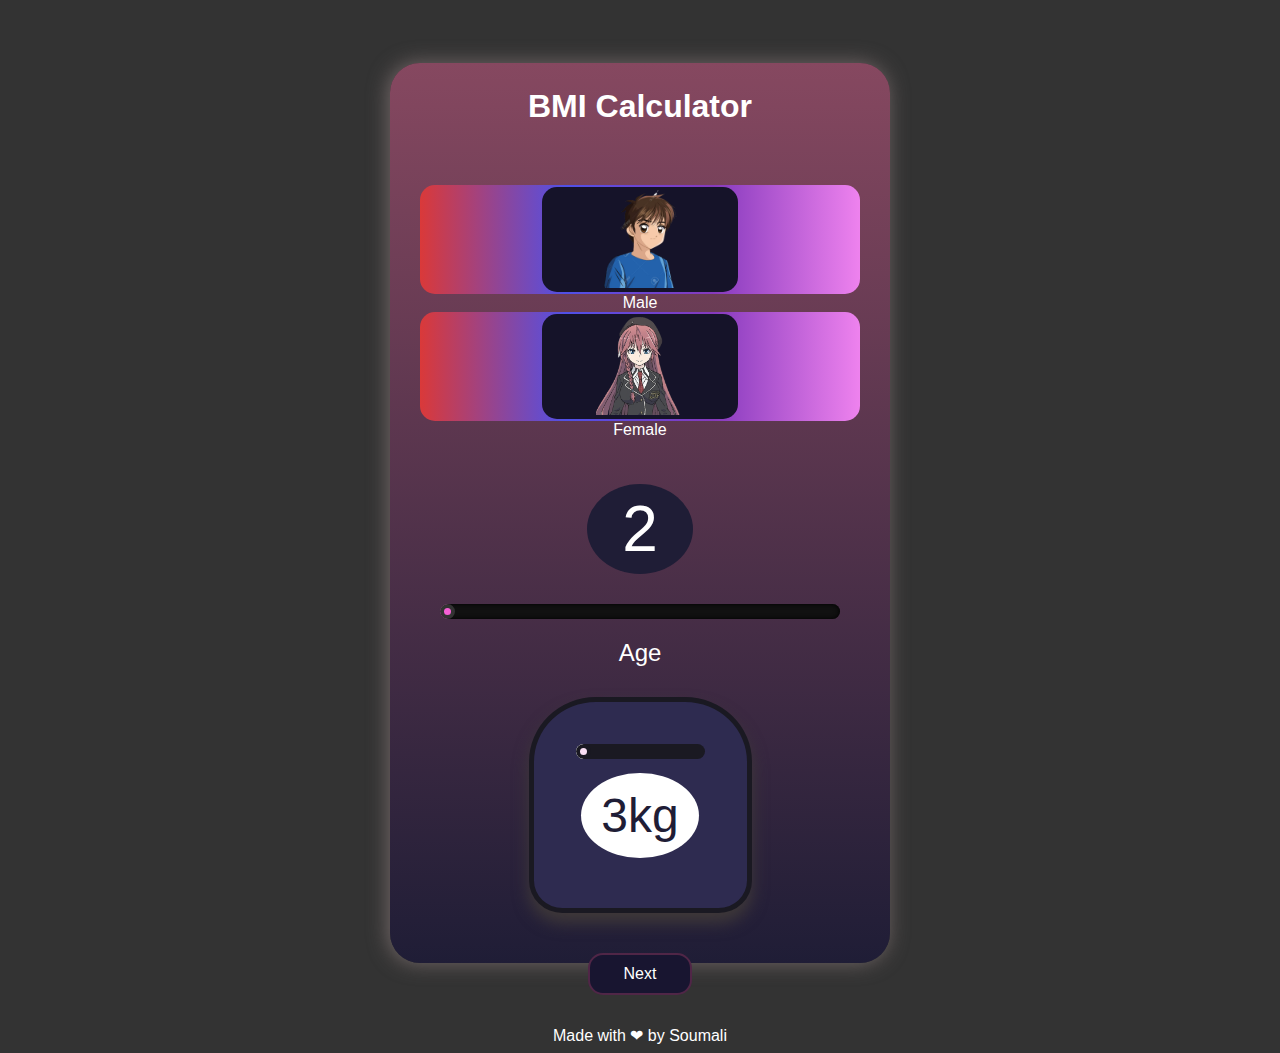
==== index.html @ 6958b9a1 "Add files via upload" ====
<!DOCTYPE html>
<html lang="en">
<head>
    <meta charset="UTF-8">
    <meta http-equiv="X-UA-Compatible" content="IE=edge">
    <meta name="viewport" content="width=device-width, initial-scale=1.0">
    <link href="https://cdn.jsdelivr.net/npm/bootstrap@5.1.3/dist/css/bootstrap.min.css" rel="stylesheet" integrity="sha384-1BmE4kWBq78iYhFldvKuhfTAU6auU8tT94WrHftjDbrCEXSU1oBoqyl2QvZ6jIW3" crossorigin="anonymous">
    <link rel="stylesheet" href="Css/styles.css">
    <link rel="preconnect" href="https://fonts.googleapis.com">

    <link rel="shortcut icon" href="images/favicon-32x32.png" type="image/x-icon">
    <title>Bmi Calculator</title>
</head>
<body>
    <div class="bmi-calc">
        <h1>BMI Calculator</h1>
        <div class="gender">
            <div class="row">
                <div class="col col-lg-6">
                    <div class="border-wrap">
                        <button class="gender-pic" value="male">
                        
                            <img src="images/male_img-removebg-preview.png" alt="" class="male">
                             <br>
                         </button>
                    </div>
                    <span>Male</span>
                </div>

                <div class="col col-lg-6">
                    <div class="border-wrap">
                        <button class="gender-pic" value="female" >
                            
                            <img src="images/female_img-removebg-preview.png" alt="" class="male">
                             <br>
                        </button>
                    </div>
                    <span>Female</span>
                </div>
            </div>
        </div>
        
        <div class="age">
            <span id="rangeValue">2</span> <br>
            <input type="range" name="" class="age-range" min="2" max="80" value="2" onChange="rangeSlide(this.value)" onmousemove="rangeSlide(this.value)" ontouchmove="rangeSlide(this.value)">
            <br>
            <span style="font-size: 1.5rem;">Age</span>
        </div>

        <div class="weight">
               <input type="range" name="" class="weight-range" min="3" max="180" value="3"onChange="Slide(this.value)" onmousemove="Slide(this.value)"  ontouchmove="Slide(this.value)"> 
               <br>
               <span id="weightRange">3kg</span> 
            
        </div>

       <a  class="button" href="height.html"> Next</a>    
           
               
             
        
    </div>
   

    <footer style="text-align: center; color: #fff;">
        <span>Made with ❤ by <a href="https://soumali28.github.io/Personal-Site/">Soumali</a></span>
    </footer>

    <script src="Js/index.js"></script>
</body>
</html>
---- Css/styles.css ----
body{
    background-color:#333 ;
    font-family: 'Inter', sans-serif;
}

.bmi-calc{
    width: 500px;
    height: 900px;
    margin: 5% auto;
    text-align: center;
    display: flex;
    flex-direction: column;
    background-image: linear-gradient(#864860 , #1F1D36);
    color: #fff;
    border-radius: 30px;
   box-shadow: -2px 0 20px rgb(114, 103, 103);
}


/*-------------------------------------------------------------------First Page--------------------------------------------------------------
---------------------------------------------------------------------------------------------------------------------------------------------
--------------------------------------------------------------------------------------------------------------------------------------------*/
h1{
    margin: 25px 5px;
}
.gender{
    padding: 5%;
    margin: 10px 5px;
    box-sizing: border-box;
    
}

.gender .border-wrap{
    border-radius: 15px;
    background: linear-gradient(to right, rgb(218, 57, 57), rgb(80, 80, 231), rgb(134, 58, 189), violet);
    padding: 2px;
   
}

.gender .gender-pic{
    width: 196px;
    background-color:#151329;
    border-radius: 15px;
    border:none
}

.click{
    box-shadow: 8px 20px 28px #0d0d25;
}

.gender .gender-pic img{
    height: 100px;
}


/*-------------------------------------------------------------------AGE------------------------------------------------------------------*/

#rangeValue {
    position: relative;
    display: inline-block;
    text-align: center;
    font-size: 4em;
    color: #fff;
    font-weight: 400;
    background-color: #1F1D36;
    padding: 8px 35px;
    border-radius: 50%;
    margin: 10px auto;
}

.age-range {
    width: 400px;
    height: 15px;
    -webkit-appearance: none;
    background: #111;
    outline: none;
    border-radius: 15px;
    overflow: hidden;
    box-shadow: inset 0 0 5px rgba(0, 0, 0, 1);
    margin: 20px auto;
}

  .age-range::-webkit-slider-thumb {
    -webkit-appearance: none;
    width: 15px;
    height: 15px;
    border-radius: 50%;
    background: #f560d5;
    cursor: pointer;
    border: 4px solid #333;
    box-shadow: -407px 0 0 400px #b45ba1;
  }

  /*-------------------------------------------------------------------WEIGHT------------------------------------------------------------------*/

 .weight {
      margin: 30px auto;
      background-color: #2e2b50;
      padding: 8%;
      border-radius: 30% 30% 15% 15%;
      display: inline-block;
      border: 5px solid #1a1922;
      box-shadow: 0 10px 16px rgb(63, 57, 57);
  }
.weight .weight-range{
    background: #1a1922;
    -webkit-appearance: none;
    outline: none;
    border-radius: 15px;
    overflow: hidden;

}
.weight-range::-webkit-slider-thumb {
    -webkit-appearance: none;
    width: 15px;
    height: 15px;
    border-radius: 50%;
    background: #fadff4;
    cursor: pointer;
    border: 4px solid #1a1922;
    box-shadow: -407px 0 0 400px #fff;
  }

  #weightRange {
    position: relative;
    display: inline-block;
    text-align: center;
    font-size: 3em;
    color: #1F1D36;;
    font-weight: 400;
    background-color: #fff;
    padding: 15px 20px;
    border-radius: 50%;
    margin: 10px auto;
  }
 /*-------------------------------------------------------------------BUTTON------------------------------------------------------------------*/

 a{
     text-decoration: none;
     color: #fff;
 }
 a:hover{
     color: #fff;
 }

 .button{
    display: inline-block;
    width: 80px;
    margin: 10px auto;
    background-color: #181530;
    padding: 10px;
    border-radius: 15px;
    border: 2px solid #502647;

 }

 .button:hover{
     background-color: #502647;
     box-shadow: 0 8px 5px #2c2b2c;
 }

/*-------------------------------------------------------------------Second Page--------------------------------------------------------------
---------------------------------------------------------------------------------------------------------------------------------------------
--------------------------------------------------------------------------------------------------------------------------------------------*/
h3{
    margin: 20px auto;
   
}
.scale{
    position: relative;
}
.scale .centi{
    background-color: #1F1D36;
    display: inline-block;
    padding: 3%;
    width: 80px;
    border: 2px solid #b18ea9;
    border-radius: 15px 0 0 15px;
    cursor: pointer;
    text-align: center;
}
.scale .feet{
    background-color: #1F1D36;
    display: inline-block;
    padding: 3%;
    width: 80px;
    border: 2px solid #b18ea9;
    border-radius: 0 15px 15px 0;
    cursor: pointer;
    
}

.scale .select{
    background-color: #b18ea9;
}


.height-range input{
    position: relative;
    transform: rotate(-90deg);
    float: right;
    top: 250px;
    right: 150px;
    width: 600px;
    overflow: hidden;
    background: #1F1D36;
    -webkit-appearance: none;
    outline: none;
}

.height-range input::-webkit-slider-thumb {
    -webkit-appearance: none;
    width: 15px;
    height: 15px;
    background: #e7cf46;
    cursor: pointer;
    border: 3px solid #333;
    box-shadow: -407px 0 0 400px #e7b017;
  }


.height-image img{

      position: relative;
      top: 120px;
      height: 440px;
      width: 330px;
      display: inline-block;
  }

.scale .height-value{
    position: relative;
    top: 30px;
    padding: 10px;
    margin: 5px auto;
    background-color: #1F1D36;
    border: 2px solid #b18ea9;
    border-radius: 15px;
}

.hb{
    position: relative;
    top: 180px;
}

/*-------------------------------------------------------------------Third Page--------------------------------------------------------------
---------------------------------------------------------------------------------------------------------------------------------------------
--------------------------------------------------------------------------------------------------------------------------------------------*/

.result{
    display: inline-block;
    background:linear-gradient( to bottom right  , rgb(221, 3, 50)   , rgb(14, 10, 68));
    padding: 40px 55px;
    margin: 20px auto 10px;
    border-radius: 50px;
    box-shadow: 0 15px 30px rgb(31, 29, 29);
    border: 3px solid #b18ea9;
    height: 250px;
    width: 250px;
}
.body-composition{
    margin: 50px auto 10px;
}
.compo{
    margin: 5px auto;
    background-color: #12121d;
    display: inline-block;
    padding: 30px;
    height: 125px;
    width: 300px; 
    border-radius: 15px;
    font-size: 1.8rem;
}
.content{
    font-size: 1.8rem;
    color: rgb(255, 208, 0);
}

.popup {
    position: relative;
    display: inline-block;
    cursor: pointer;
  }
  
  /* The actual popup (appears on top) */
  .popup .popuptext {
    visibility: hidden;
    width: 280px;
    background-color: #1F1D36;
    color: #ffffff ;
    text-align: center;
    border-radius: 6px;
    padding: 8px 0;
    position: absolute;
    z-index: 1;
    top: 125%;
    left: 40%;
    margin-left: -80px;
  }
  
  /* Popup arrow */
  .popup .popuptext::after {
    content: "";
    position: absolute;
    bottom: 100%;
    left: 30%;
    margin-left: -5px;
    border-width: 5px;
    border-style: solid;
    border-color: #555 transparent transparent transparent;
  }
  
  /* Toggle this class when clicking on the popup container (hide and show the popup) */
  .popup .show {
    visibility: visible;
    -webkit-animation: fadeIn 1s;
    animation: fadeIn 1s
  }
  
  /* Add animation (fade in the popup) */
  @-webkit-keyframes fadeIn {
    from {opacity: 0;}
    to {opacity: 1;}
  }
  
  @keyframes fadeIn {
    from {opacity: 0;}
    to {opacity:1 ;}
  }
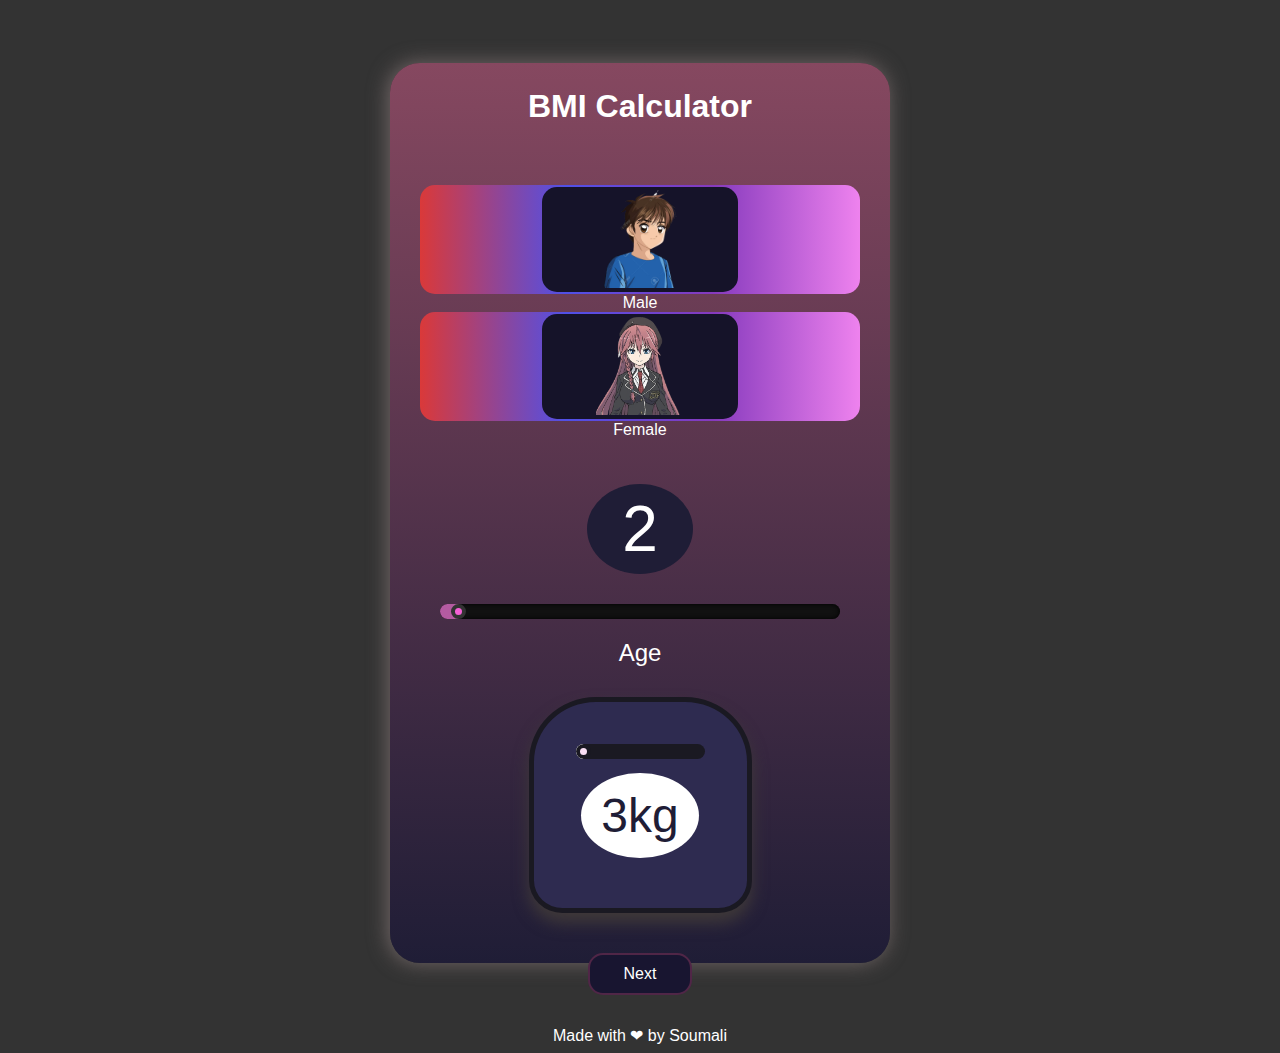
==== commit ce586374: "Update index.html" ====
--- a/index.html
+++ b/index.html
@@ -42,7 +42,7 @@
         
         <div class="age">
             <span id="rangeValue">2</span> <br>
-            <input type="range" name="" class="age-range" min="2" max="80" value="2" onChange="rangeSlide(this.value)" onmousemove="rangeSlide(this.value)" ontouchmove="rangeSlide(this.value)">
+            <input type="range" name="" class="age-range" min="17" max="90" value="19" onChange="rangeSlide(this.value)" onmousemove="rangeSlide(this.value)" ontouchmove="rangeSlide(this.value)">
             <br>
             <span style="font-size: 1.5rem;">Age</span>
         </div>
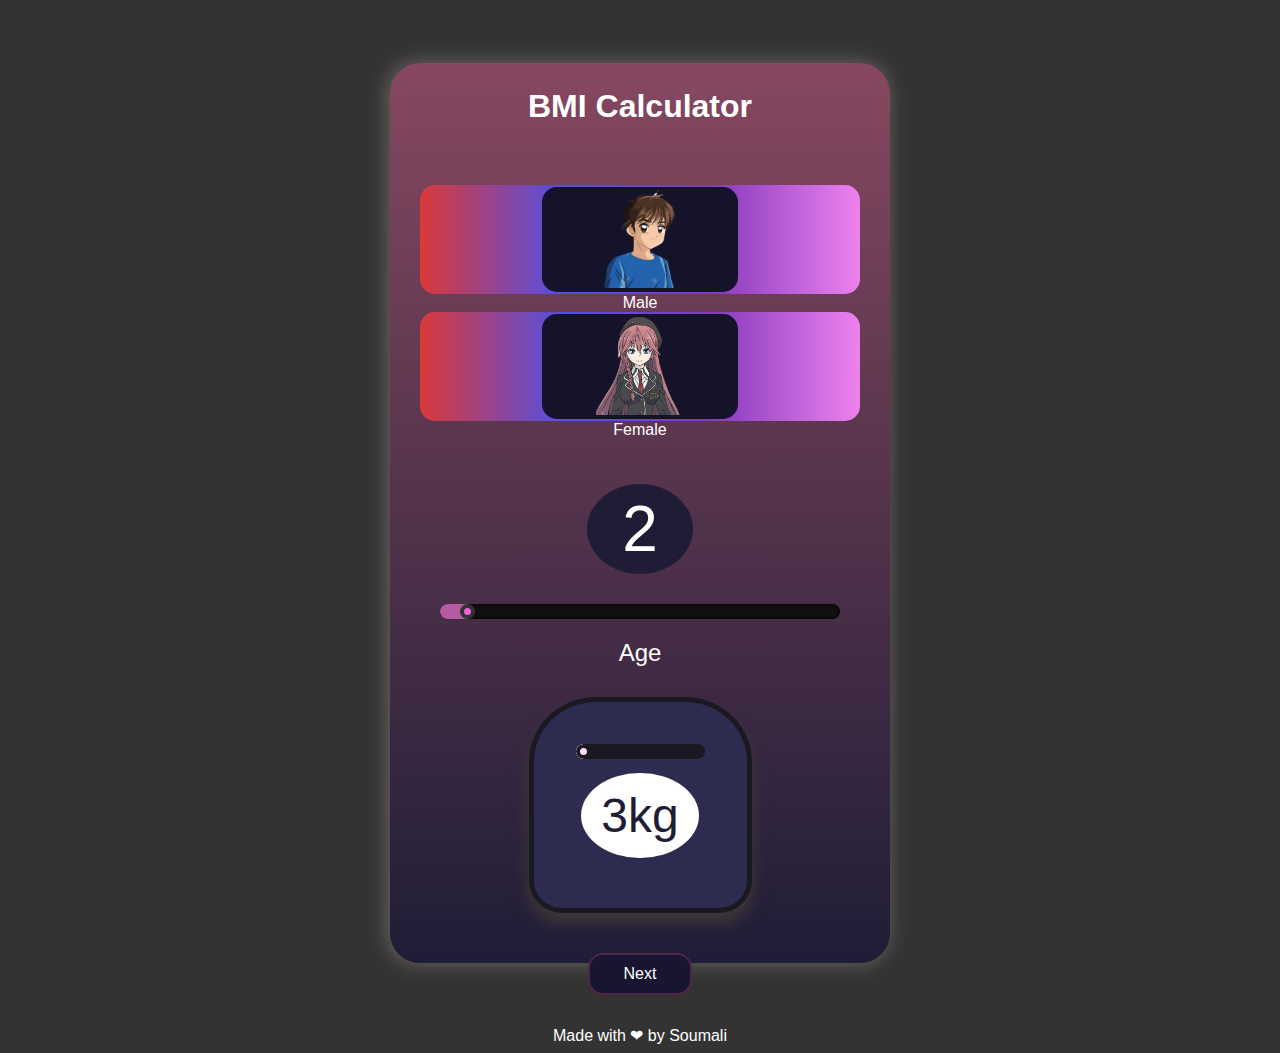
==== commit e338db31: "Update index.html" ====
--- a/index.html
+++ b/index.html
@@ -42,7 +42,7 @@
         
         <div class="age">
             <span id="rangeValue">2</span> <br>
-            <input type="range" name="" class="age-range" min="17" max="90" value="19" onChange="rangeSlide(this.value)" onmousemove="rangeSlide(this.value)" ontouchmove="rangeSlide(this.value)">
+            <input type="range" name="" class="age-range" min="13" max="90" value="17" onChange="rangeSlide(this.value)" onmousemove="rangeSlide(this.value)" ontouchmove="rangeSlide(this.value)">
             <br>
             <span style="font-size: 1.5rem;">Age</span>
         </div>
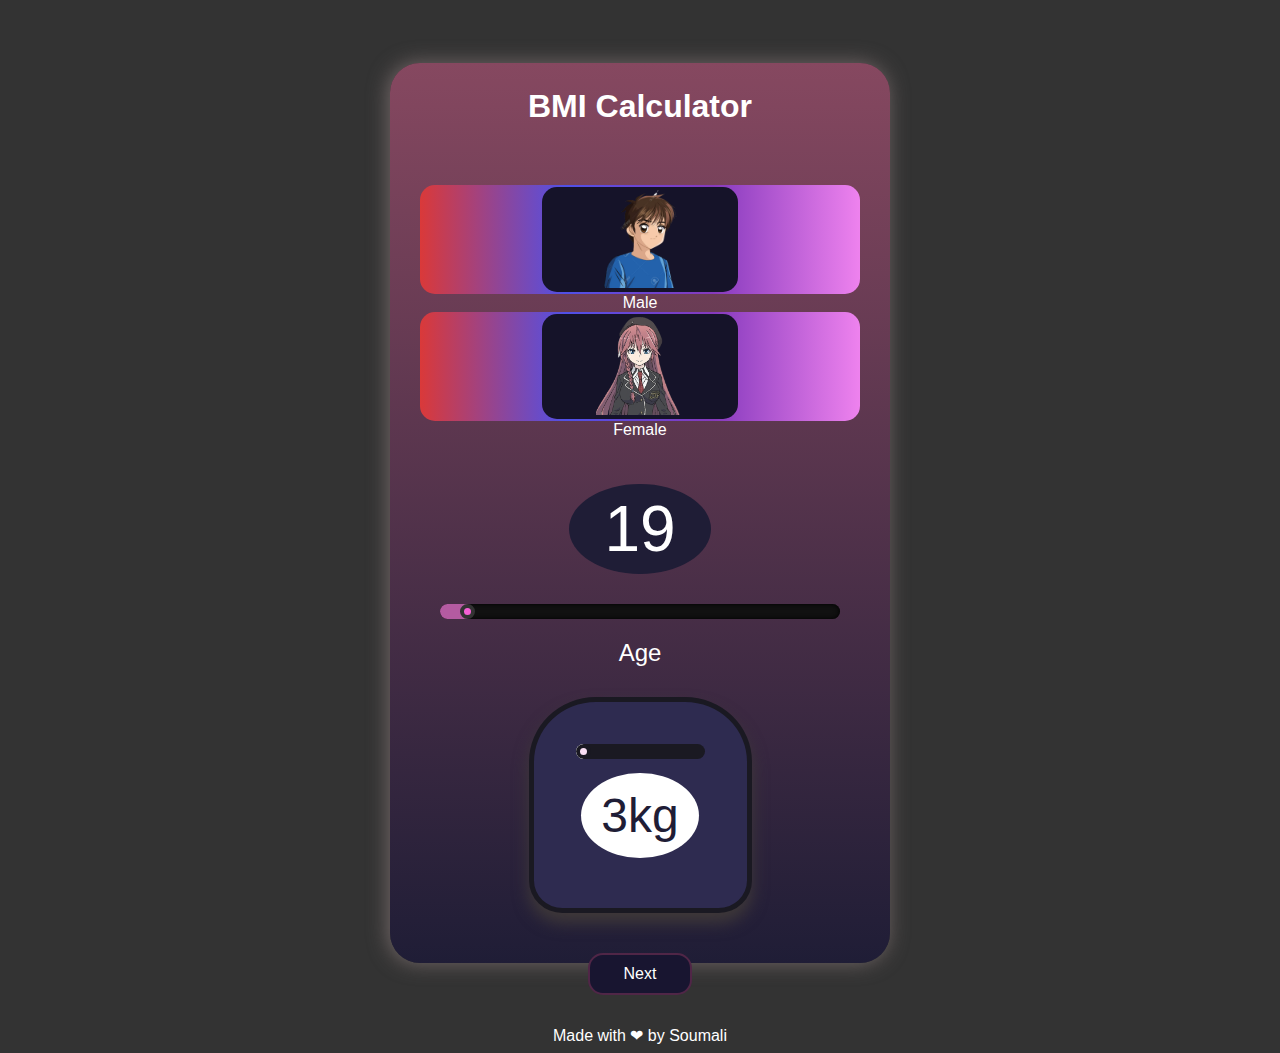
==== commit 84a087f0: "Update index.html" ====
--- a/index.html
+++ b/index.html
@@ -41,7 +41,7 @@
         </div>
         
         <div class="age">
-            <span id="rangeValue">2</span> <br>
+            <span id="rangeValue">19</span> <br>
             <input type="range" name="" class="age-range" min="13" max="90" value="17" onChange="rangeSlide(this.value)" onmousemove="rangeSlide(this.value)" ontouchmove="rangeSlide(this.value)">
             <br>
             <span style="font-size: 1.5rem;">Age</span>
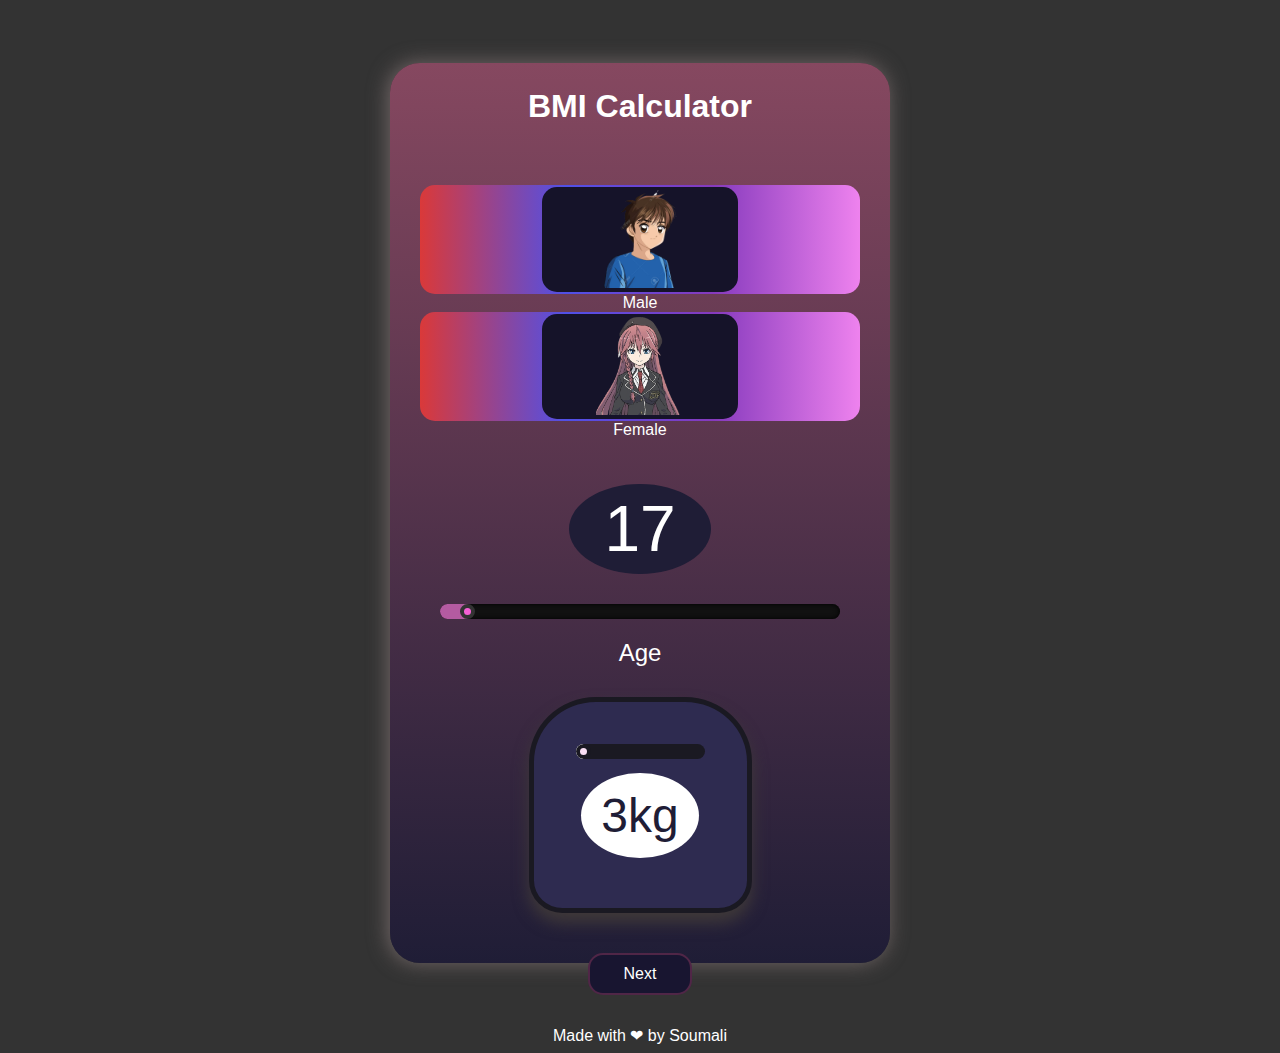
==== commit 9fcfe328: "Update index.html" ====
--- a/index.html
+++ b/index.html
@@ -41,7 +41,7 @@
         </div>
         
         <div class="age">
-            <span id="rangeValue">19</span> <br>
+            <span id="rangeValue">17</span> <br>
             <input type="range" name="" class="age-range" min="13" max="90" value="17" onChange="rangeSlide(this.value)" onmousemove="rangeSlide(this.value)" ontouchmove="rangeSlide(this.value)">
             <br>
             <span style="font-size: 1.5rem;">Age</span>
